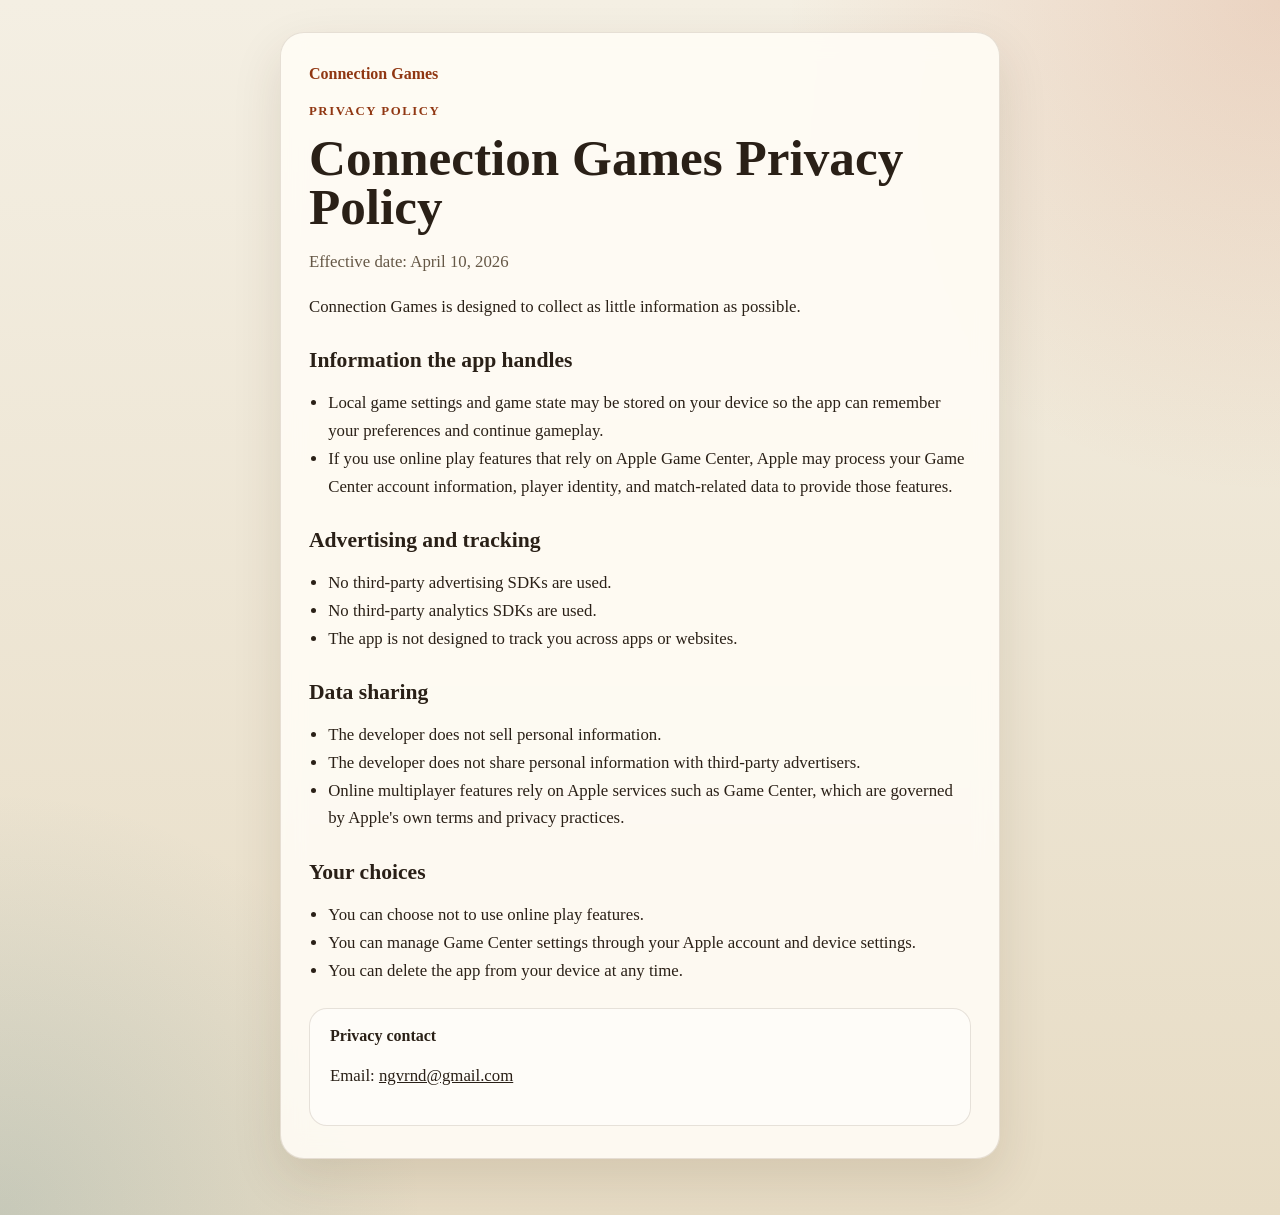
==== privacy/index.html @ dea94360 "Add App Store support and privacy pages" ====
<!DOCTYPE html>
<html lang="en">
<head>
  <meta charset="utf-8">
  <meta name="viewport" content="width=device-width, initial-scale=1">
  <title>Connection Games Privacy Policy</title>
  <meta name="description" content="Privacy Policy for Connection Games.">
  <link rel="stylesheet" href="../styles.css">
</head>
<body>
  <main class="page">
    <section class="card content">
      <a class="back-link" href="../">Connection Games</a>
      <p class="eyebrow">Privacy Policy</p>
      <h1>Connection Games Privacy Policy</h1>
      <p class="lede">Effective date: April 10, 2026</p>

      <p>Connection Games is designed to collect as little information as possible.</p>

      <h2>Information the app handles</h2>
      <ul>
        <li>Local game settings and game state may be stored on your device so the app can remember your preferences and continue gameplay.</li>
        <li>If you use online play features that rely on Apple Game Center, Apple may process your Game Center account information, player identity, and match-related data to provide those features.</li>
      </ul>

      <h2>Advertising and tracking</h2>
      <ul>
        <li>No third-party advertising SDKs are used.</li>
        <li>No third-party analytics SDKs are used.</li>
        <li>The app is not designed to track you across apps or websites.</li>
      </ul>

      <h2>Data sharing</h2>
      <ul>
        <li>The developer does not sell personal information.</li>
        <li>The developer does not share personal information with third-party advertisers.</li>
        <li>Online multiplayer features rely on Apple services such as Game Center, which are governed by Apple's own terms and privacy practices.</li>
      </ul>

      <h2>Your choices</h2>
      <ul>
        <li>You can choose not to use online play features.</li>
        <li>You can manage Game Center settings through your Apple account and device settings.</li>
        <li>You can delete the app from your device at any time.</li>
      </ul>

      <section class="contact">
        <strong>Privacy contact</strong>
        <p>Email: <a href="mailto:ngvrnd@gmail.com">ngvrnd@gmail.com</a></p>
      </section>
    </section>
  </main>
</body>
</html>
---- styles.css ----
:root {
  color-scheme: light;
  --bg: #f4efe3;
  --bg-accent: #e7dcc5;
  --surface: rgba(255, 252, 245, 0.9);
  --border: rgba(86, 59, 28, 0.14);
  --text: #2a2017;
  --muted: #655746;
  --accent: #c1572a;
  --accent-strong: #903712;
  --shadow: 0 20px 50px rgba(63, 38, 11, 0.12);
}

* {
  box-sizing: border-box;
}

body {
  margin: 0;
  min-height: 100vh;
  font-family: Georgia, "Iowan Old Style", "Times New Roman", serif;
  color: var(--text);
  background:
    radial-gradient(circle at top right, rgba(193, 87, 42, 0.18), transparent 28%),
    radial-gradient(circle at bottom left, rgba(31, 99, 120, 0.16), transparent 24%),
    linear-gradient(180deg, var(--bg), var(--bg-accent));
}

a {
  color: inherit;
}

.page {
  width: min(100%, 760px);
  margin: 0 auto;
  padding: 32px 20px 56px;
}

.card {
  background: var(--surface);
  border: 1px solid var(--border);
  border-radius: 24px;
  box-shadow: var(--shadow);
  backdrop-filter: blur(12px);
}

.hero,
.content {
  padding: 32px 28px;
}

.eyebrow {
  margin: 0 0 12px;
  font-size: 0.8rem;
  font-weight: 700;
  letter-spacing: 0.12em;
  text-transform: uppercase;
  color: var(--accent-strong);
}

h1 {
  margin: 0 0 12px;
  font-size: clamp(2.2rem, 4vw, 3.4rem);
  line-height: 0.95;
}

h2 {
  margin: 28px 0 12px;
  font-size: 1.35rem;
}

p,
li {
  font-size: 1.05rem;
  line-height: 1.65;
}

.lede {
  max-width: 38rem;
  color: var(--muted);
}

.actions {
  display: flex;
  flex-wrap: wrap;
  gap: 12px;
  margin-top: 24px;
}

.button {
  display: inline-flex;
  align-items: center;
  justify-content: center;
  min-width: 150px;
  padding: 12px 18px;
  border-radius: 999px;
  background: var(--accent);
  color: #fffaf4;
  text-decoration: none;
  font-weight: 700;
}

.button:hover {
  background: var(--accent-strong);
}

.button-secondary {
  background: transparent;
  border: 1px solid var(--border);
  color: var(--text);
}

.button-secondary:hover {
  background: rgba(255, 255, 255, 0.45);
}

.back-link {
  display: inline-block;
  margin-bottom: 18px;
  color: var(--accent-strong);
  text-decoration: none;
  font-weight: 700;
}

ul {
  padding-left: 1.2rem;
}

.contact {
  margin-top: 24px;
  padding: 18px 20px;
  border-radius: 18px;
  background: rgba(255, 255, 255, 0.5);
  border: 1px solid var(--border);
}

@media (max-width: 640px) {
  .page {
    padding: 20px 14px 40px;
  }

  .hero,
  .content {
    padding: 24px 20px;
  }
}
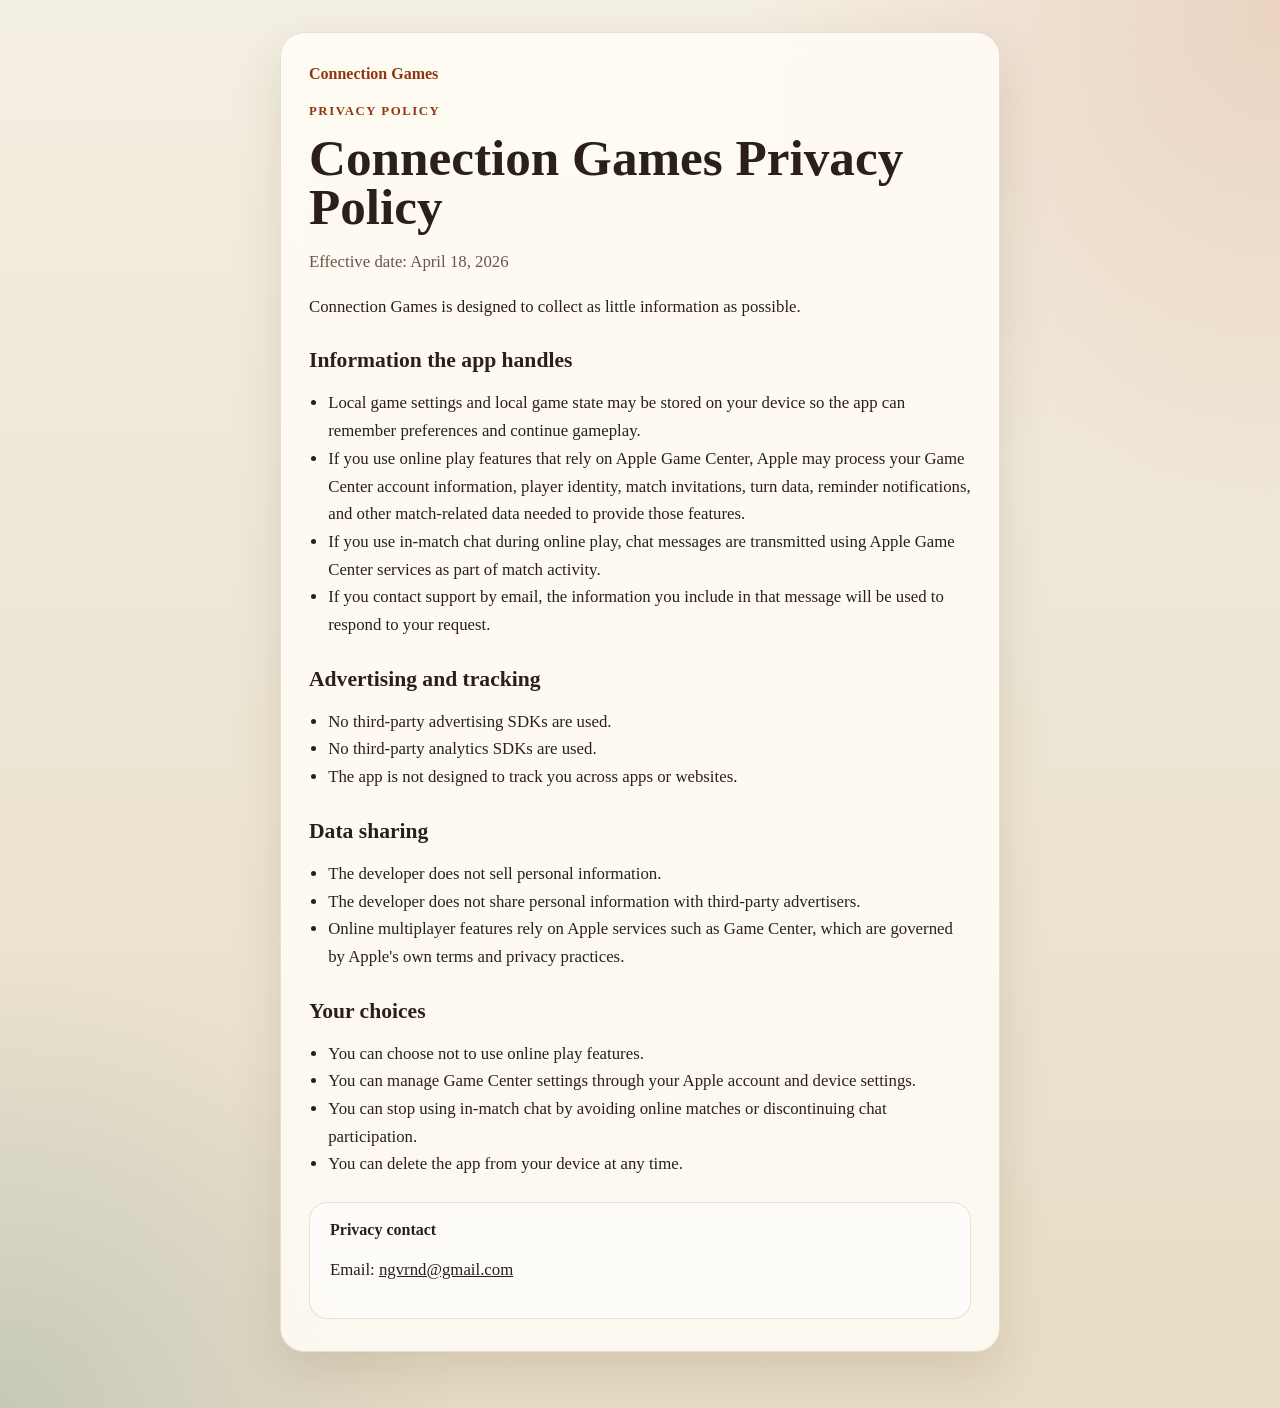
==== commit ba9cdda6: "Refresh support and privacy site content" ====
--- a/privacy/index.html
+++ b/privacy/index.html
@@ -13,14 +13,16 @@
       <a class="back-link" href="../">Connection Games</a>
       <p class="eyebrow">Privacy Policy</p>
       <h1>Connection Games Privacy Policy</h1>
-      <p class="lede">Effective date: April 10, 2026</p>
+      <p class="lede">Effective date: April 18, 2026</p>
 
       <p>Connection Games is designed to collect as little information as possible.</p>
 
       <h2>Information the app handles</h2>
       <ul>
-        <li>Local game settings and game state may be stored on your device so the app can remember your preferences and continue gameplay.</li>
-        <li>If you use online play features that rely on Apple Game Center, Apple may process your Game Center account information, player identity, and match-related data to provide those features.</li>
+        <li>Local game settings and local game state may be stored on your device so the app can remember preferences and continue gameplay.</li>
+        <li>If you use online play features that rely on Apple Game Center, Apple may process your Game Center account information, player identity, match invitations, turn data, reminder notifications, and other match-related data needed to provide those features.</li>
+        <li>If you use in-match chat during online play, chat messages are transmitted using Apple Game Center services as part of match activity.</li>
+        <li>If you contact support by email, the information you include in that message will be used to respond to your request.</li>
       </ul>
 
       <h2>Advertising and tracking</h2>
@@ -41,6 +43,7 @@
       <ul>
         <li>You can choose not to use online play features.</li>
         <li>You can manage Game Center settings through your Apple account and device settings.</li>
+        <li>You can stop using in-match chat by avoiding online matches or discontinuing chat participation.</li>
         <li>You can delete the app from your device at any time.</li>
       </ul>
 
--- a/styles.css
+++ b/styles.css
@@ -80,6 +80,11 @@
   color: var(--muted);
 }
 
+.note {
+  margin-top: 18px;
+  color: var(--muted);
+}
+
 .actions {
   display: flex;
   flex-wrap: wrap;
